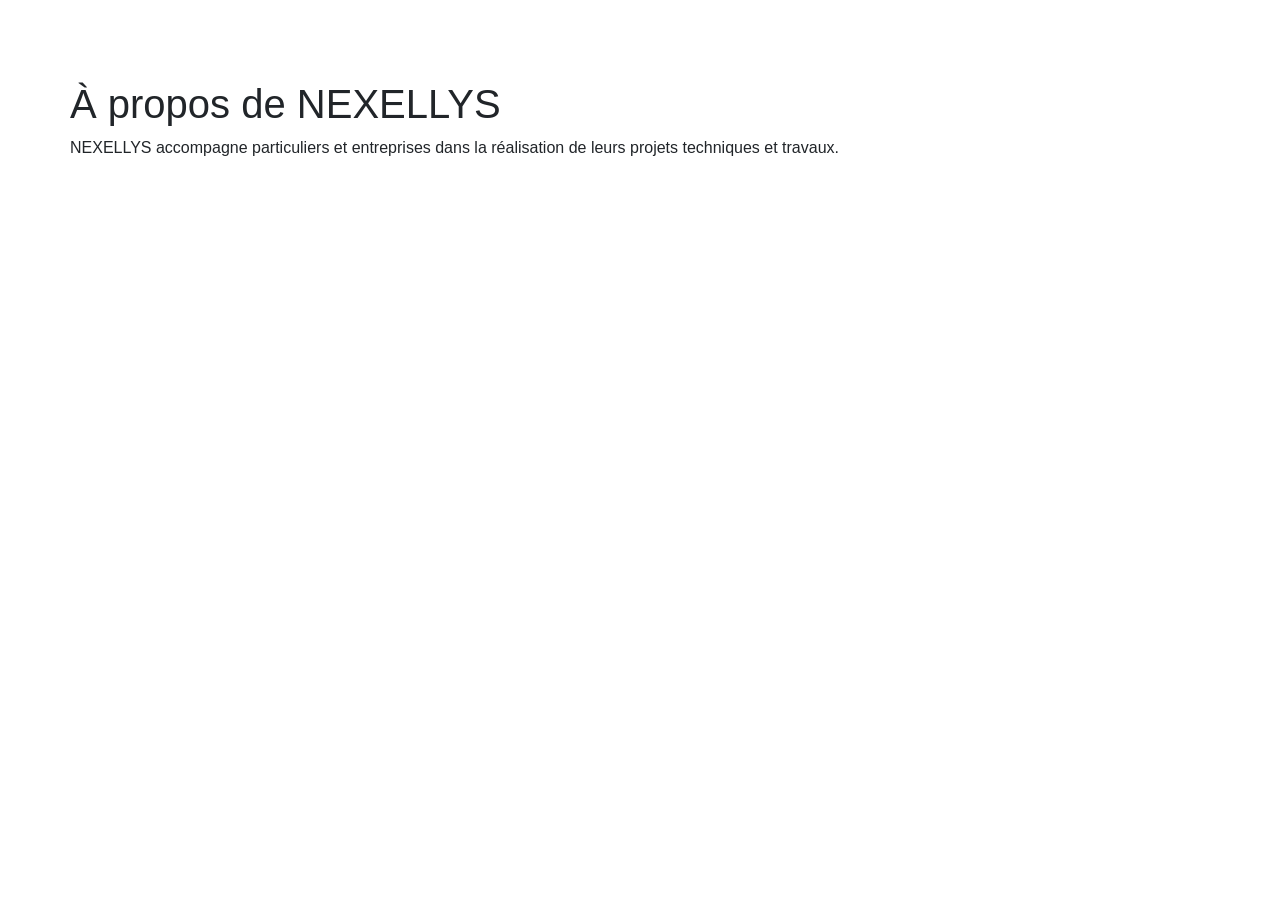
==== about.html @ 1850cee0 "Add files via upload" ====
<!DOCTYPE html>
<html lang="fr">
<head>
<meta charset="utf-8">
<title>Entreprise - NEXELLYS</title>
<link href="https://cdn.jsdelivr.net/npm/bootstrap@5.3.2/dist/css/bootstrap.min.css" rel="stylesheet">
<link href="assets/css/style.css" rel="stylesheet">
</head>

<body>
<div class="container section">
<h1>À propos de NEXELLYS</h1>
<p>NEXELLYS accompagne particuliers et entreprises dans la réalisation de leurs projets techniques et travaux.</p>
</div>
</body>
</html>
---- assets/css/style.css ----
body{font-family:Arial,Helvetica,sans-serif}
.header{padding:15px}
.navbar ul{list-style:none;display:flex;gap:20px;margin:0;padding:0}
.navbar a{text-decoration:none;color:#333;font-weight:600}
.hero{margin-top:80px}
.section{padding:80px 0}
.footer{background:#111;color:#fff;padding:40px 0}
.service-box{padding:30px;border:1px solid #eee;border-radius:10px;text-align:center;transition:0.3s}
.service-box:hover{transform:translateY(-5px);box-shadow:0 10px 30px rgba(0,0,0,0.1)}
.project-img{width:100%;border-radius:8px}
.counter{font-size:40px;font-weight:bold}
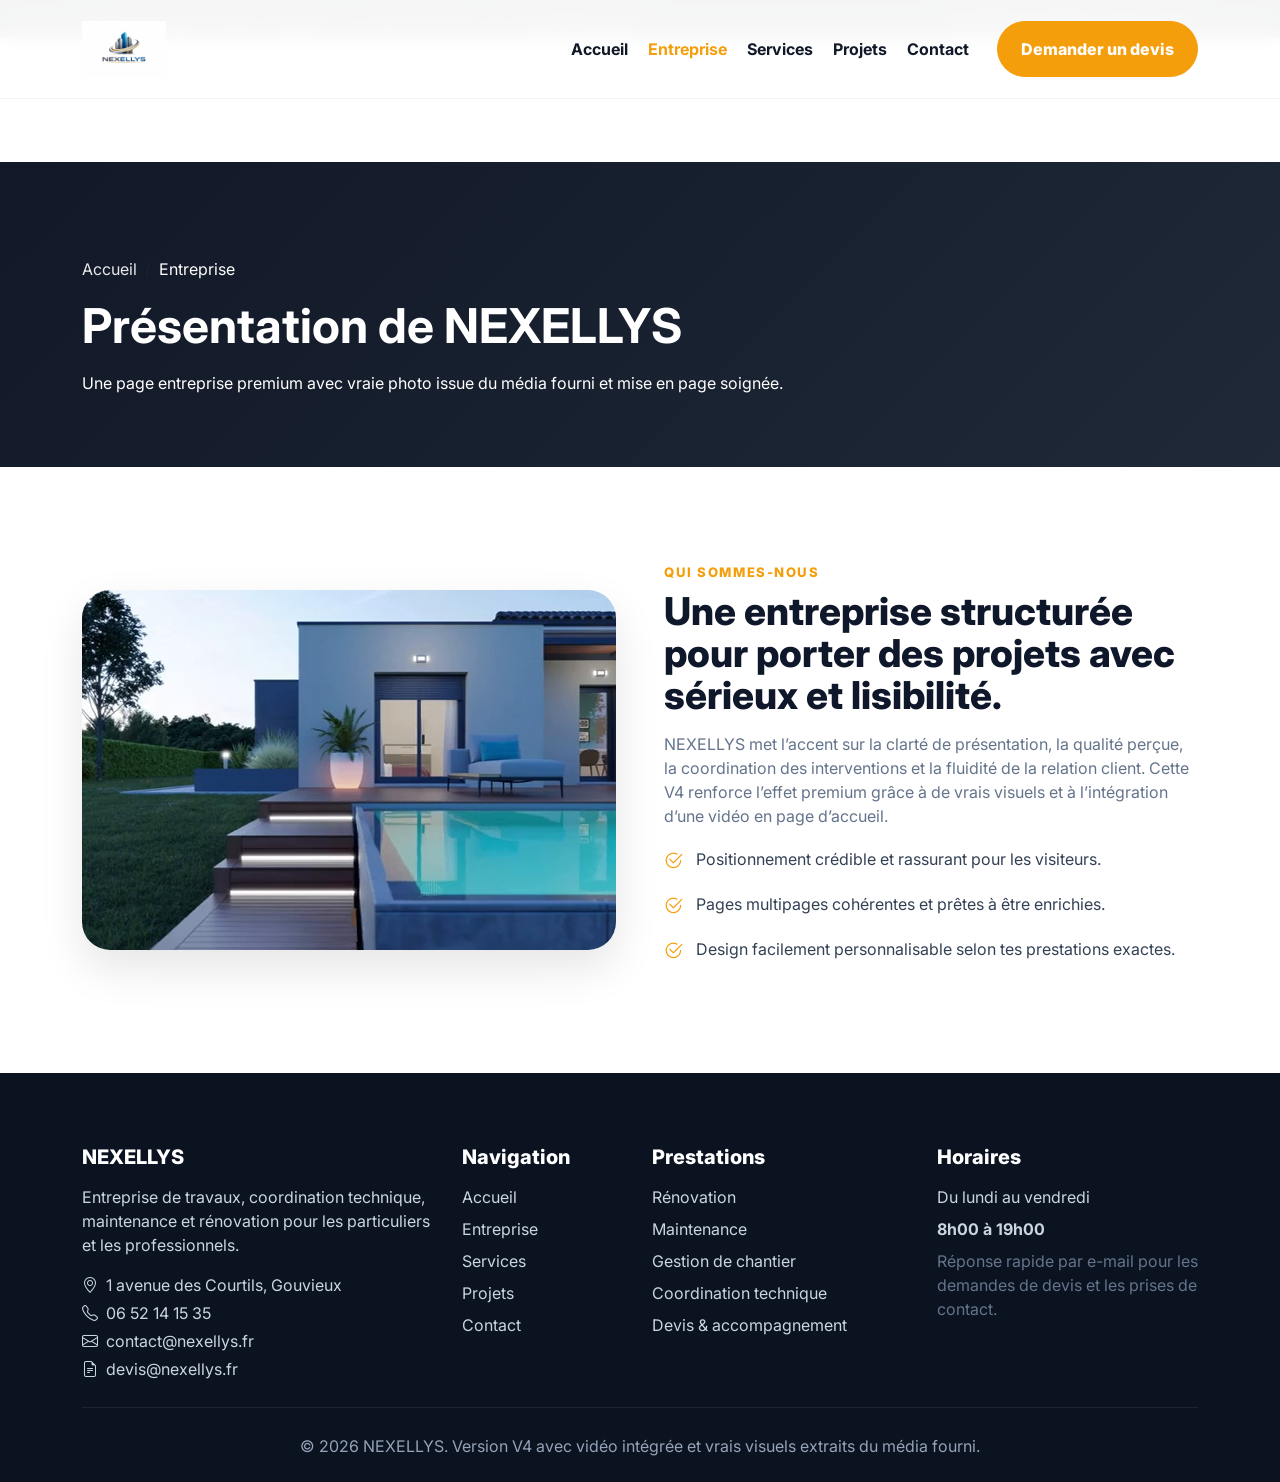
==== commit b2d41e33: "Add files via upload" ====
--- a/about.html
+++ b/about.html
@@ -1,17 +1,131 @@
 
-<!DOCTYPE html>
-<html lang="fr">
-<head>
-<meta charset="utf-8">
-<title>Entreprise - NEXELLYS</title>
-<link href="https://cdn.jsdelivr.net/npm/bootstrap@5.3.2/dist/css/bootstrap.min.css" rel="stylesheet">
-<link href="assets/css/style.css" rel="stylesheet">
-</head>
+    <!DOCTYPE html>
+    <html lang="fr">
+    <head>
+      <meta charset="utf-8">
+      <meta name="viewport" content="width=device-width, initial-scale=1">
+      <title>NEXELLYS - Entreprise</title>
+      <meta name="description" content="NEXELLYS - travaux, rénovation, coordination technique et maintenance.">
+      <link rel="preconnect" href="https://fonts.googleapis.com">
+      <link rel="preconnect" href="https://fonts.gstatic.com" crossorigin>
+      <link href="https://fonts.googleapis.com/css2?family=Inter:wght@400;500;600;700;800&display=swap" rel="stylesheet">
+      <link href="https://cdn.jsdelivr.net/npm/bootstrap@5.3.3/dist/css/bootstrap.min.css" rel="stylesheet">
+      <link href="https://cdn.jsdelivr.net/npm/bootstrap-icons@1.11.3/font/bootstrap-icons.css" rel="stylesheet">
+      <link href="assets/css/style.css" rel="stylesheet">
+    </head>
+    <body>
+      <div class="topbar py-2">
+        <div class="container d-flex flex-column flex-md-row justify-content-between gap-2">
+          <div class="d-flex flex-wrap gap-3">
+            <span><i class="bi bi-geo-alt me-2"></i>1 avenue des Courtils, Gouvieux</span>
+            <span><i class="bi bi-telephone me-2"></i>06 52 14 15 35</span>
+            <span><i class="bi bi-envelope me-2"></i>contact@nexellys.fr</span>
+          </div>
+          <div><strong>Du lundi au vendredi</strong> · 8h00 à 19h00</div>
+        </div>
+      </div>
 
-<body>
-<div class="container section">
-<h1>À propos de NEXELLYS</h1>
-<p>NEXELLYS accompagne particuliers et entreprises dans la réalisation de leurs projets techniques et travaux.</p>
-</div>
-</body>
-</html>
+      <header class="header fixed-top">
+        <nav class="navbar navbar-expand-lg">
+          <div class="container py-2">
+            <a class="navbar-brand d-flex align-items-center gap-2" href="index.html">
+              <img src="assets/img/nexellys.png" alt="Nexellys">
+            </a>
+            <button class="navbar-toggler" type="button" data-bs-toggle="collapse" data-bs-target="#mainNav">
+              <span class="navbar-toggler-icon"></span>
+            </button>
+            <div class="collapse navbar-collapse" id="mainNav">
+              <ul class="navbar-nav ms-auto align-items-lg-center gap-lg-1">
+                <li class="nav-item"><a class="nav-link " href="index.html">Accueil</a></li>
+                <li class="nav-item"><a class="nav-link active" href="about.html">Entreprise</a></li>
+                <li class="nav-item"><a class="nav-link " href="services.html">Services</a></li>
+                <li class="nav-item"><a class="nav-link " href="projects.html">Projets</a></li>
+                <li class="nav-item"><a class="nav-link " href="contact.html">Contact</a></li>
+                <li class="nav-item ms-lg-3"><a class="btn btn-brand" href="contact.html">Demander un devis</a></li>
+              </ul>
+            </div>
+          </div>
+        </nav>
+      </header>
+
+
+<section class="page-hero">
+  <div class="container">
+    <nav aria-label="breadcrumb">
+      <ol class="breadcrumb mb-3">
+        <li class="breadcrumb-item"><a href="index.html">Accueil</a></li>
+        <li class="breadcrumb-item active text-white">Entreprise</li>
+      </ol>
+    </nav>
+    <h1 class="display-5 fw-bold mb-3">Présentation de NEXELLYS</h1>
+    <p class="mb-0 col-lg-8">Une page entreprise premium avec vraie photo issue du média fourni et mise en page soignée.</p>
+  </div>
+</section>
+
+<section class="section">
+  <div class="container">
+    <div class="row align-items-center g-5">
+      <div class="col-lg-6">
+        <img class="media-photo" src="assets/img/photo-3.jpg" alt="Nexellys entreprise">
+      </div>
+      <div class="col-lg-6">
+        <span class="section-subtitle">Qui sommes-nous</span>
+        <h2 class="section-title">Une entreprise structurée pour porter des projets avec sérieux et lisibilité.</h2>
+        <p class="section-description">NEXELLYS met l’accent sur la clarté de présentation, la qualité perçue, la coordination des interventions et la fluidité de la relation client. Cette V4 renforce l’effet premium grâce à de vrais visuels et à l’intégration d’une vidéo en page d’accueil.</p>
+        <ul class="feature-list">
+          <li><i class="bi bi-check2-circle"></i><span>Positionnement crédible et rassurant pour les visiteurs.</span></li>
+          <li><i class="bi bi-check2-circle"></i><span>Pages multipages cohérentes et prêtes à être enrichies.</span></li>
+          <li><i class="bi bi-check2-circle"></i><span>Design facilement personnalisable selon tes prestations exactes.</span></li>
+        </ul>
+      </div>
+    </div>
+  </div>
+</section>
+
+
+      <footer class="footer">
+        <div class="container">
+          <div class="row g-4">
+            <div class="col-lg-4">
+              <h5>NEXELLYS</h5>
+              <p class="mb-3">Entreprise de travaux, coordination technique, maintenance et rénovation pour les particuliers et les professionnels.</p>
+              <p class="mb-1"><i class="bi bi-geo-alt me-2"></i>1 avenue des Courtils, Gouvieux</p>
+              <p class="mb-1"><i class="bi bi-telephone me-2"></i>06 52 14 15 35</p>
+              <p class="mb-1"><i class="bi bi-envelope me-2"></i>contact@nexellys.fr</p>
+              <p class="mb-0"><i class="bi bi-file-earmark-text me-2"></i>devis@nexellys.fr</p>
+            </div>
+            <div class="col-lg-2 col-md-4">
+              <h5>Navigation</h5>
+              <ul class="list-unstyled d-grid gap-2">
+                <li><a href="index.html">Accueil</a></li>
+                <li><a href="about.html">Entreprise</a></li>
+                <li><a href="services.html">Services</a></li>
+                <li><a href="projects.html">Projets</a></li>
+                <li><a href="contact.html">Contact</a></li>
+              </ul>
+            </div>
+            <div class="col-lg-3 col-md-4">
+              <h5>Prestations</h5>
+              <ul class="list-unstyled d-grid gap-2">
+                <li>Rénovation</li>
+                <li>Maintenance</li>
+                <li>Gestion de chantier</li>
+                <li>Coordination technique</li>
+                <li>Devis & accompagnement</li>
+              </ul>
+            </div>
+            <div class="col-lg-3 col-md-4">
+              <h5>Horaires</h5>
+              <p class="mb-2">Du lundi au vendredi</p>
+              <p class="mb-2"><strong>8h00 à 19h00</strong></p>
+              <p class="small-muted mb-0">Réponse rapide par e-mail pour les demandes de devis et les prises de contact.</p>
+            </div>
+          </div>
+          <div class="copyright text-center">© 2026 NEXELLYS. Version V4 avec vidéo intégrée et vrais visuels extraits du média fourni.</div>
+        </div>
+      </footer>
+
+      <script src="https://cdn.jsdelivr.net/npm/bootstrap@5.3.3/dist/js/bootstrap.bundle.min.js"></script>
+      <script src="assets/js/main.js"></script>
+    </body>
+    </html>
--- a/assets/css/style.css
+++ b/assets/css/style.css
@@ -1,12 +1,268 @@
 
-body{font-family:Arial,Helvetica,sans-serif}
-.header{padding:15px}
-.navbar ul{list-style:none;display:flex;gap:20px;margin:0;padding:0}
-.navbar a{text-decoration:none;color:#333;font-weight:600}
-.hero{margin-top:80px}
-.section{padding:80px 0}
-.footer{background:#111;color:#fff;padding:40px 0}
-.service-box{padding:30px;border:1px solid #eee;border-radius:10px;text-align:center;transition:0.3s}
-.service-box:hover{transform:translateY(-5px);box-shadow:0 10px 30px rgba(0,0,0,0.1)}
-.project-img{width:100%;border-radius:8px}
-.counter{font-size:40px;font-weight:bold}
+:root{
+  --primary:#f59e0b;
+  --primary-dark:#d97706;
+  --dark:#0f172a;
+  --muted:#64748b;
+  --surface:#ffffff;
+  --surface-2:#f8fafc;
+  --border:#e5e7eb;
+  --shadow:0 18px 44px rgba(2, 6, 23, .10);
+}
+*{box-sizing:border-box}
+html{scroll-behavior:smooth}
+body{
+  font-family: Inter, Arial, Helvetica, sans-serif;
+  color:#111827;
+  background:#fff;
+}
+a{text-decoration:none}
+.topbar{
+  background:#111827;
+  color:#e5e7eb;
+  font-size:.92rem;
+}
+.topbar a{color:#fff}
+.header{
+  background:rgba(255,255,255,.96);
+  backdrop-filter: blur(10px);
+  box-shadow:0 1px 0 rgba(15,23,42,.05);
+}
+.navbar-brand img{height:56px}
+.nav-link{
+  color:#111827 !important;
+  font-weight:700;
+}
+.nav-link.active,.nav-link:hover{color:var(--primary) !important}
+.btn-brand{
+  background:var(--primary);
+  border-color:var(--primary);
+  color:#fff;
+  border-radius:999px;
+  padding:.92rem 1.45rem;
+  font-weight:800;
+}
+.btn-brand:hover{
+  background:var(--primary-dark);
+  border-color:var(--primary-dark);
+  color:#fff;
+}
+.btn-outline-light.rounded-pill{font-weight:700}
+.section{padding:92px 0}
+.section-header{margin-bottom:46px}
+.section-subtitle{
+  display:inline-block;
+  color:var(--primary);
+  font-weight:800;
+  letter-spacing:.12em;
+  text-transform:uppercase;
+  font-size:.82rem;
+}
+.section-title{
+  font-size:clamp(1.9rem, 3vw, 2.6rem);
+  line-height:1.1;
+  font-weight:800;
+  color:var(--dark);
+  margin:.45rem 0 .95rem;
+}
+.section-description{
+  color:var(--muted);
+  max-width:760px;
+}
+.hero{
+  position:relative;
+  margin-top:124px;
+}
+.hero-video-wrap{
+  position:relative;
+  min-height:88vh;
+  overflow:hidden;
+}
+.hero-video{
+  position:absolute;
+  inset:0;
+  width:100%;
+  height:100%;
+  object-fit:cover;
+}
+.hero-overlay{
+  position:absolute;
+  inset:0;
+  background:linear-gradient(90deg, rgba(2,6,23,.82), rgba(2,6,23,.42));
+}
+.hero-content{
+  position:relative;
+  z-index:2;
+  min-height:88vh;
+  display:flex;
+  align-items:center;
+}
+.hero-badge{
+  display:inline-flex;
+  align-items:center;
+  gap:.55rem;
+  background:rgba(255,255,255,.13);
+  color:#fff;
+  border:1px solid rgba(255,255,255,.15);
+  padding:.55rem .85rem;
+  border-radius:999px;
+  margin-bottom:1rem;
+  font-weight:700;
+}
+.hero h1{
+  font-size:clamp(2.4rem, 5vw, 5rem);
+  font-weight:800;
+  color:#fff;
+  line-height:1.02;
+}
+.hero p{
+  color:#e5e7eb;
+  font-size:1.08rem;
+  max-width:690px;
+}
+.hero-strip{
+  margin-top:-48px;
+  position:relative;
+  z-index:3;
+}
+.hero-strip .card{
+  border:0;
+  border-radius:22px;
+  box-shadow:var(--shadow);
+}
+.info-card,.service-card,.testimonial-card,.team-card,.contact-card,.quote-card,.project-card{
+  background:#fff;
+  border:1px solid var(--border);
+  border-radius:24px;
+  box-shadow:var(--shadow);
+}
+.info-card,.contact-card,.testimonial-card,.team-card{padding:28px;height:100%}
+.info-card .icon,.service-card .icon{
+  width:62px;height:62px;border-radius:18px;
+  display:grid;place-items:center;
+  background:rgba(245,158,11,.12);
+  color:var(--primary);
+  font-size:1.5rem;
+  margin-bottom:1rem;
+}
+.service-card{
+  padding:32px;
+  height:100%;
+  transition:transform .25s ease, box-shadow .25s ease;
+}
+.service-card:hover{
+  transform:translateY(-6px);
+  box-shadow:0 22px 52px rgba(2,6,23,.14);
+}
+.service-card .num{
+  color:rgba(245,158,11,.24);
+  font-size:2.5rem;
+  font-weight:800;
+  line-height:1;
+}
+.service-card h4{margin:.9rem 0 .8rem;font-weight:800}
+.service-card p{color:var(--muted);margin:0}
+.media-photo{
+  width:100%;
+  height:100%;
+  min-height:360px;
+  object-fit:cover;
+  border-radius:28px;
+  box-shadow:var(--shadow);
+}
+.feature-list{
+  list-style:none; padding:0; margin:1.2rem 0 0;
+}
+.feature-list li{
+  display:flex; gap:.8rem; margin-bottom:1rem; color:#334155;
+}
+.feature-list i{color:var(--primary); font-size:1.2rem}
+.stats{
+  background:linear-gradient(135deg, #111827 0%, #1f2937 100%);
+  color:#fff;
+}
+.stat-item{text-align:center;padding:24px 18px}
+.stat-item .value{font-size:2.8rem;font-weight:800;line-height:1}
+.stat-item .label{color:#cbd5e1;margin-top:.55rem}
+.project-filters{
+  display:flex; flex-wrap:wrap; gap:.8rem; justify-content:center;
+  margin-bottom:2rem;
+}
+.project-filters button{
+  border:1px solid var(--border); background:#fff; color:#0f172a;
+  border-radius:999px; padding:.72rem 1rem; font-weight:800;
+}
+.project-filters button.active,.project-filters button:hover{
+  background:var(--primary); color:#fff; border-color:var(--primary);
+}
+.project-card{overflow:hidden;height:100%}
+.project-card img{
+  width:100%;
+  height:270px;
+  object-fit:cover;
+  display:block;
+}
+.project-card .project-body{padding:22px}
+.project-card .tag{
+  display:inline-block;
+  background:rgba(245,158,11,.12);
+  color:var(--primary-dark);
+  padding:.35rem .7rem;
+  border-radius:999px;
+  font-size:.82rem;
+  font-weight:800;
+  margin-bottom:.8rem;
+}
+.project-card p{color:var(--muted);margin:0}
+.quote-section{background:var(--surface-2)}
+.quote-card{padding:34px}
+.form-control,.form-select{
+  border-radius:14px;
+  padding:.98rem 1rem;
+  border:1px solid #dbe2ea;
+}
+.form-control:focus,.form-select:focus{
+  border-color:#f59e0b;
+  box-shadow:0 0 0 .25rem rgba(245,158,11,.14);
+}
+.team-card img{
+  width:100%;
+  height:260px;
+  object-fit:cover;
+  border-radius:18px;
+  margin-bottom:1rem;
+}
+.team-role{color:var(--primary);font-weight:700}
+.page-hero{
+  margin-top:124px;
+  padding:95px 0 72px;
+  background:linear-gradient(135deg, #111827 0%, #1f2937 100%);
+  color:#fff;
+}
+.breadcrumb a{color:#fff; opacity:.9}
+.map-embed{
+  width:100%;
+  min-height:360px;
+  border:0;
+  border-radius:24px;
+  box-shadow:var(--shadow);
+}
+.footer{
+  background:#0b1220;
+  color:#cbd5e1;
+  padding:72px 0 24px;
+}
+.footer h5{color:#fff;font-weight:800;margin-bottom:1rem}
+.footer a{color:#cbd5e1}
+.footer .copyright{
+  padding-top:26px;
+  margin-top:26px;
+  border-top:1px solid rgba(255,255,255,.08);
+  color:#94a3b8;
+}
+.small-muted{color:var(--muted)}
+@media (max-width:991.98px){
+  .hero{margin-top:110px}
+  .hero-video-wrap,.hero-content{min-height:78vh}
+  .hero-strip{margin-top:-28px}
+}
